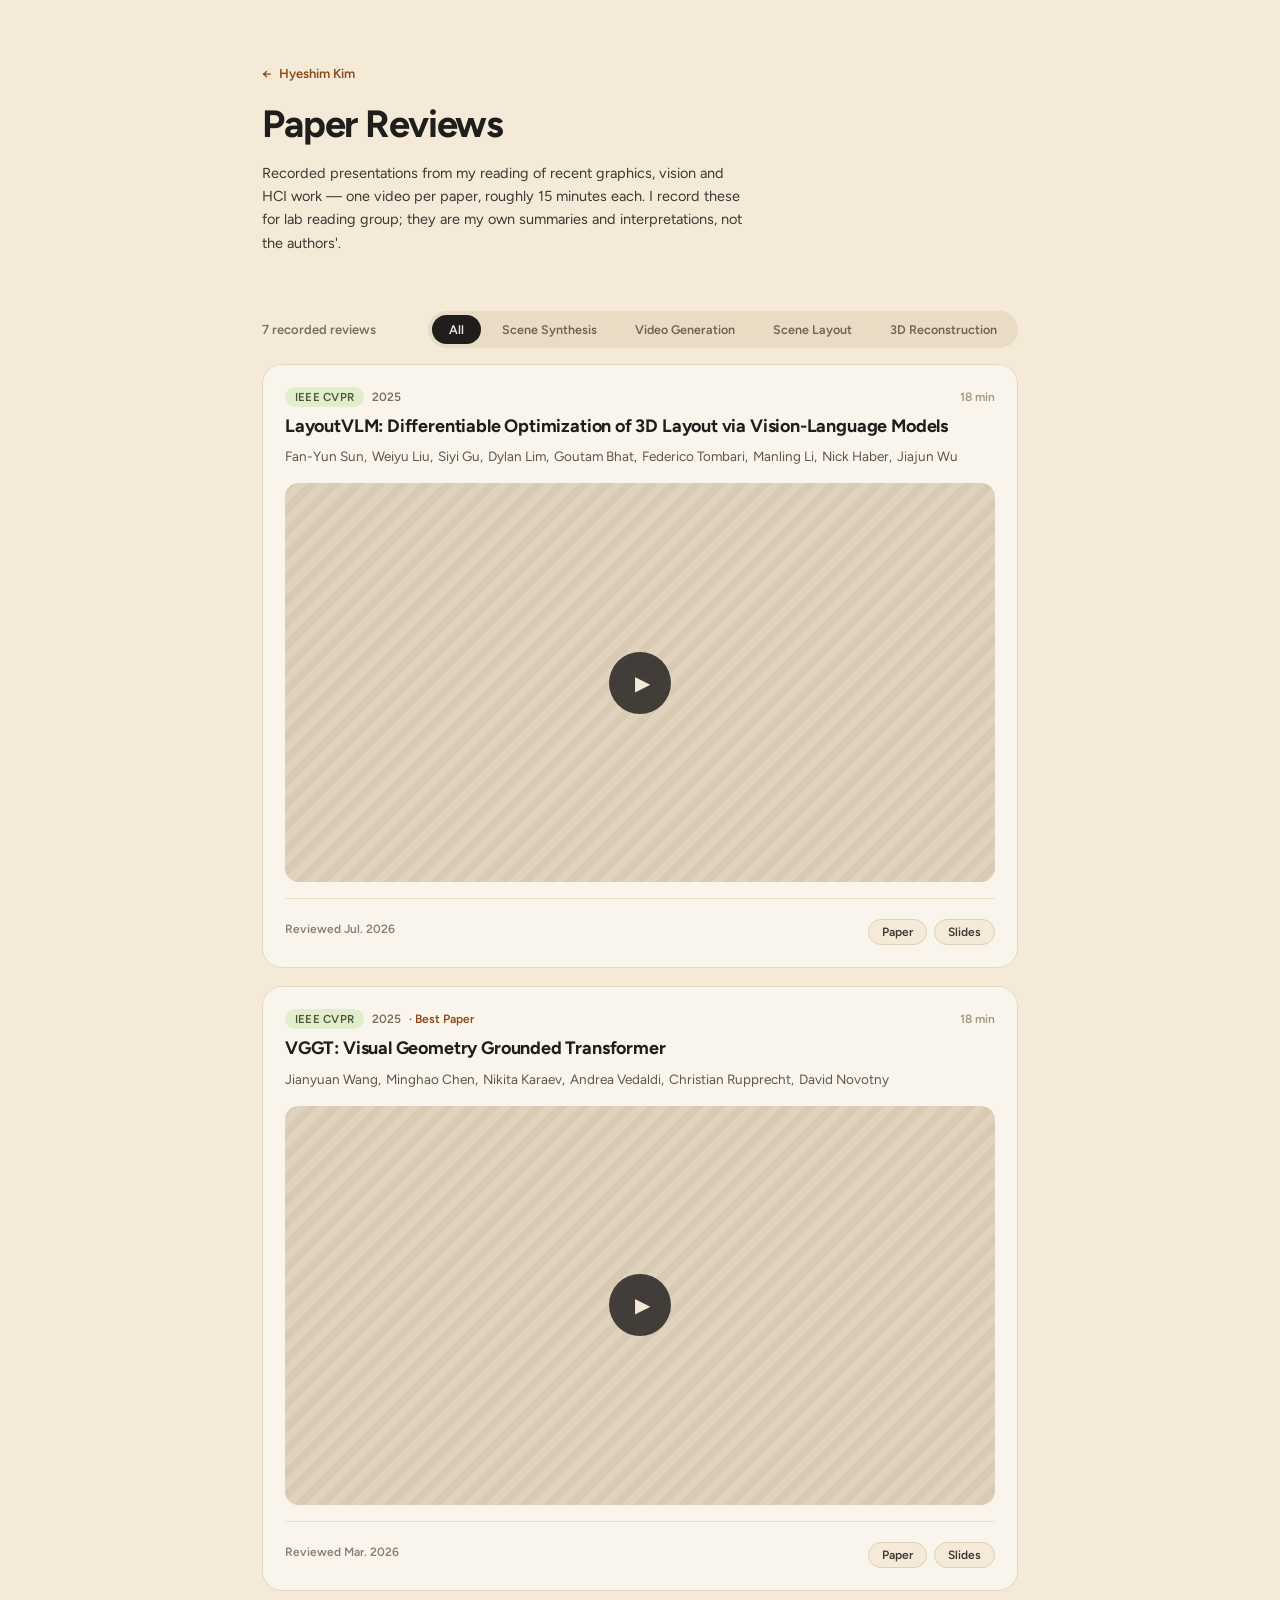
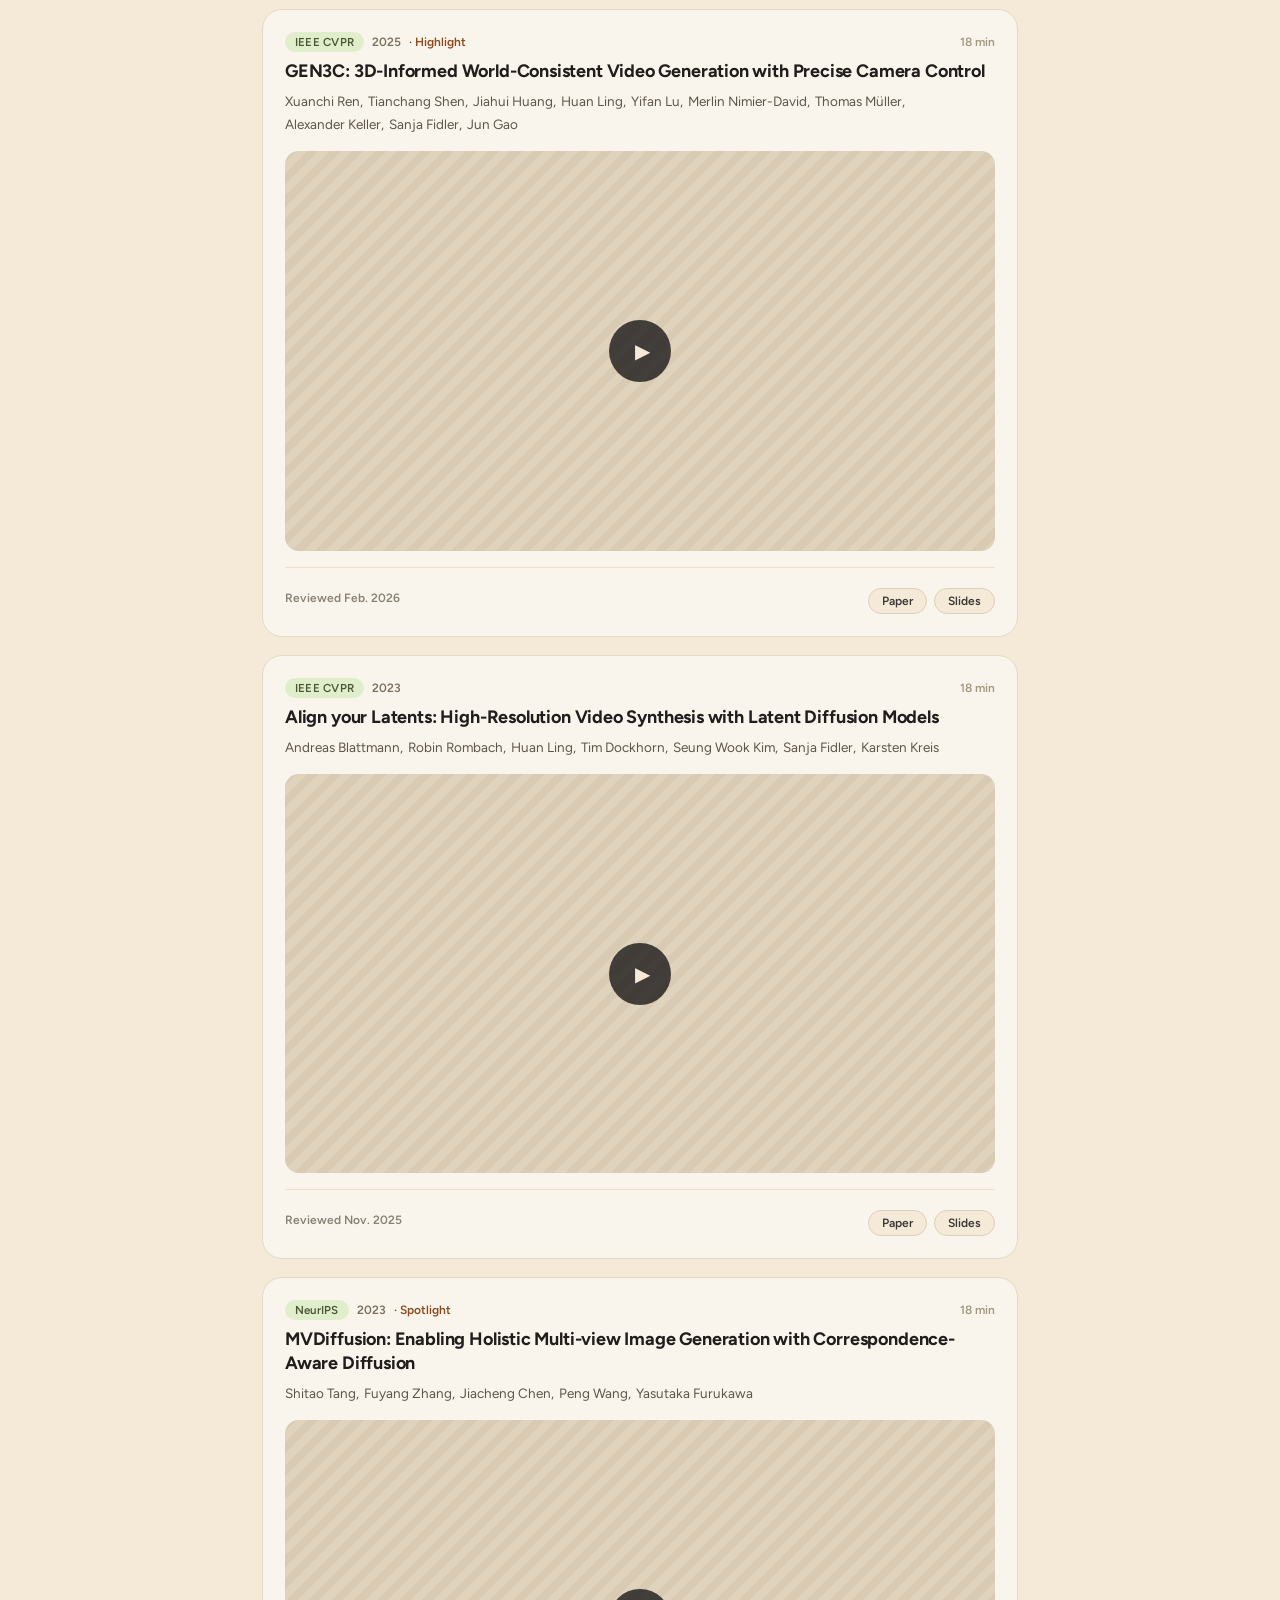
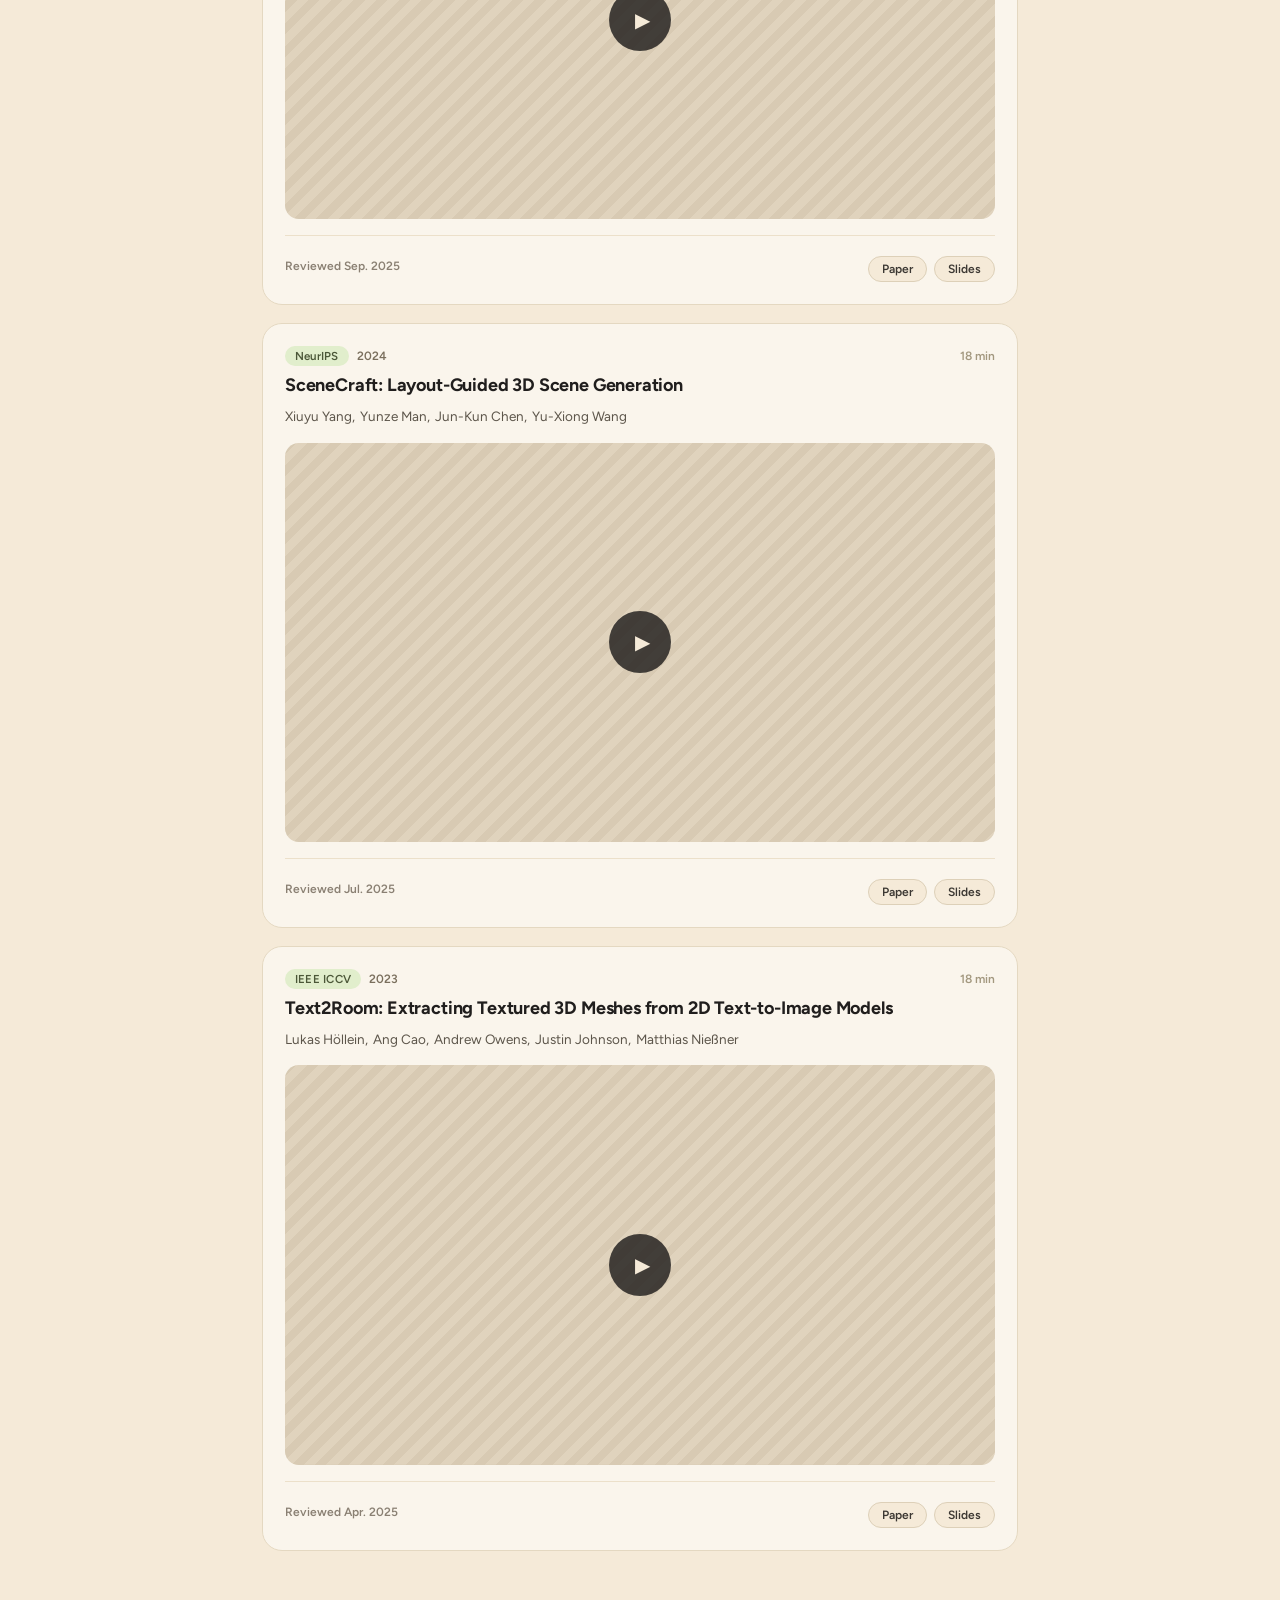
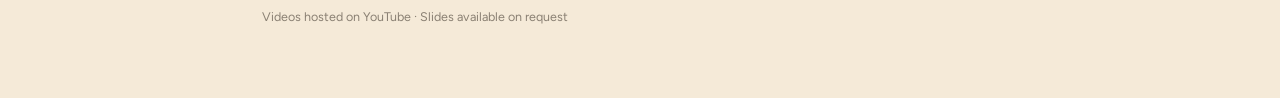
==== reviews.html @ 06d3f950 "Modified layout on mobile" ====
<!DOCTYPE html>
<html lang="en">
<head>
<meta charset="utf-8">
<meta name="viewport" content="width=device-width, initial-scale=1">
<title>Paper Reviews — Hyeshim Kim</title>
<meta name="description" content="Recorded paper-review presentations by Hyeshim Kim — graphics, vision and HCI.">
<link rel="stylesheet" href="styles.css">
<link rel="stylesheet" href="reviews.css">
</head>
<body>
<main class="page">

  <header class="page-head">
    <a class="back" href="index.html"><span>&larr;</span>Hyeshim Kim</a>
    <div class="section">
      <h1 class="page-title">Paper Reviews</h1>
      <p class="bio" style="max-width:56ch">Recorded presentations from my reading of recent graphics, vision and HCI work — one video per paper, roughly 15 minutes each. I record these for lab reading group; they are my own summaries and interpretations, not the authors'.</p>
    </div>
  </header>

  <section class="section">
    <div class="section-head">
      <span class="count" id="count"></span>
      <div class="toggle" id="topics" role="tablist" aria-label="Filter by topic"></div>
    </div>
    <div class="reviews" id="reviews"></div>
  </section>

  <p class="foot">Videos hosted on YouTube · Slides available on request</p>

</main>
<script src="reviews-data.js"></script>
<script src="reviews.js"></script>
</body>
</html>
---- styles.css ----
/* Hyeshim Kim — academic homepage. Organic design system tokens (cream + terracotta, muted). */
@import url('https://fonts.googleapis.com/css2?family=Figtree:wght@400;500;600;700&display=swap');

:root{
  --bg:#f5ead8; --card:#faf5ec; --card-border:#e4d8c1;
  --ink:#201e1d; --ink-2:#312e2a; --ink-3:#3c3833; --ink-4:#4e4841;
  --muted:#6d6455; --muted-2:#8a8073; --line:#ddd0b8;
  --accent:#c67139; --accent-ink:#8c491a;
  --sage-fill:#e1eecc; --sage-ink:#4b5738;
  --stripe:repeating-linear-gradient(135deg,#e3d6bd 0 8px,#ecdfc8 8px 16px);
  --mono:ui-monospace,SFMono-Regular,Menlo,monospace;
}

*,*::before,*::after{box-sizing:border-box}
html{-webkit-text-size-adjust:100%}
body{
  margin:0; background:var(--bg); color:var(--ink);
  font-family:Figtree,system-ui,sans-serif; font-size:15px; line-height:1.55;
}
img{display:block; max-width:100%}
a{color:var(--accent-ink)}
a:hover{color:#b2622d}
:focus{outline:none}
:focus-visible{outline:2px solid var(--accent); outline-offset:2px}
::selection{background:rgba(198,113,57,.3)}

.page{max-width:900px; margin:0 auto; padding:64px 72px 72px; display:flex; flex-direction:column; gap:56px}

/* ── intro ───────────────────────────────────────────── */
.intro{display:grid; grid-template-columns:1fr 220px; grid-template-rows:auto 1fr; gap:20px 44px; align-items:start}
.intro .name{grid-column:1; grid-row:1}
.intro .portrait{grid-column:2; grid-row:1 / 3}
.intro .intro-text{grid-column:1; grid-row:2}
.intro-text{display:flex; flex-direction:column; gap:18px}
.name{font-weight:700; font-size:46px; line-height:1.08; letter-spacing:-.03em; margin:0}
.bio{margin:0; font-size:14.5px; line-height:1.6; color:var(--ink-3); max-width:50ch; text-wrap:pretty}
.bio a{text-decoration:none; border-bottom:1px solid rgba(140,73,26,.35)}
.links{display:flex; flex-wrap:wrap; gap:8px; margin-top:6px}
.link-pill{
  display:inline-flex; align-items:center; padding:8px 16px; border-radius:999px;
  border:1px solid var(--line); color:var(--ink); font-size:13px; font-weight:600; text-decoration:none;
}
.link-pill:hover{background:rgba(32,30,29,.06); color:var(--ink)}
.link-pill.is-primary{background:var(--ink); border-color:var(--ink); color:var(--bg)}
.link-pill.is-primary:hover{background:#3c3833; color:var(--bg)}
.portrait{width:220px; height:220px; border-radius:24px; object-fit:cover; background-image:var(--stripe)}
.portrait--placeholder{display:flex; align-items:flex-end; padding:12px; font:11px var(--mono); color:#7a6f5d}

/* ── sections ────────────────────────────────────────── */
.section{display:flex; flex-direction:column; gap:16px}
.section h2{font-weight:700; font-size:24px; letter-spacing:-.02em; margin:0}
.section-head{display:flex; align-items:center; justify-content:space-between; gap:20px; flex-wrap:wrap}

/* ── news ────────────────────────────────────────────── */
.news{display:flex; flex-direction:column; gap:11px}
.news-item{display:flex; gap:16px; align-items:baseline; font-size:14px; line-height:1.2; color:var(--ink-2)}
.news-date{flex:none; width:96px; font-weight:600; font-size:12px; color:var(--muted-2)}
.news-toggle{
  align-self:flex-start; margin-top:4px; padding:6px 14px; border:1px solid var(--line);
  border-radius:999px; background:transparent; color:var(--muted); font:600 12px Figtree,sans-serif;
  cursor:pointer; transition: background 0.2s, color 0.2s;
}
.news-toggle:hover{background:rgba(32,30,29,.06); color:var(--ink)}

/* ── publications ────────────────────────────────────── */
.toggle{display:flex; gap:4px; padding:4px; background:#e9dcc4; border-radius:999px}
.toggle button{
  padding:7px 17px; border:0; border-radius:999px; cursor:pointer;
  background:transparent; color:var(--muted); font:600 12.5px Figtree,sans-serif;
}
.toggle button:hover{color:var(--ink)}
.toggle button[aria-selected="true"]{background:var(--ink); color:var(--bg)}

.pubs{display:flex; flex-direction:column; gap:14px}
.pub{
  display:grid; grid-template-columns:172px 1fr; gap:24px; padding:20px;
  background:var(--card); border:1px solid var(--card-border); border-radius:20px;
}
.pub-thumb{aspect-ratio:16/10; border-radius:12px; object-fit:cover; background-image:var(--stripe)}
.pub-thumb--placeholder{display:flex; align-items:flex-end; padding:8px; font:10px var(--mono); color:#7a6f5d}
.pub-body{display:flex; flex-direction:column; gap:8px}
.pub-title{font-weight:700; font-size:18px; line-height:1.3; letter-spacing:-.01em; margin:0}
.pub-authors{display:flex; flex-wrap:wrap; column-gap:5px; row-gap:2px; font-size:13.5px; color:#5d564b}
.pub-authors .me{font-weight:700; color:var(--ink)}
.pub-meta{display:flex; align-items:center; gap:8px; flex-wrap:wrap}
.venue{display:inline-flex; padding:3px 10px; border-radius:999px; background:var(--sage-fill); color:var(--sage-ink); font:600 11.5px Figtree,sans-serif; letter-spacing:.02em}
.year{font:600 12px Figtree,sans-serif; color:#7a6f5d}
.award{font:600 12px Figtree,sans-serif; color:var(--accent-ink)}
.pub-desc{margin:2px 0 0; font-size:14px; line-height:1.55; color:var(--ink-4); max-width:56ch; text-wrap:pretty}
.pub-links{display:flex; flex-wrap:wrap; gap:7px; margin-top:6px}
.pub-links a, .pub-links .bib-btn{
  display:inline-flex; align-items:center; padding:5px 13px; border-radius:999px;
  border:1px solid var(--line); background:var(--bg); color:var(--ink-3);
  font:600 12px Figtree,sans-serif; text-decoration:none; cursor:pointer;
}
.pub-links a:hover, .pub-links .bib-btn:hover{background:#efe4cf; color:var(--ink)}

.foot{margin:0; font-size:12.5px; color:var(--muted-2)}

/* ── fade-in animation ──────────────────────────────── */
@keyframes fadeIn {
  from { opacity: 0; transform: translateY(12px); }
  to { opacity: 1; transform: translateY(0); }
}
.pub, .news-item {
  animation: fadeIn 0.4s ease both;
}


/* ── responsive ──────────────────────────────────────── */
@media (max-width:760px){
  .page{padding:40px 24px 56px; gap:44px}
  .intro{grid-template-columns:1fr; grid-template-rows:auto auto auto; gap:20px}
  .intro .name{grid-column:1; grid-row:1}
  .intro .portrait{grid-column:1; grid-row:2; width:100%; height:auto; aspect-ratio:1/1}
  .intro .intro-text{grid-column:1; grid-row:3}
  .name{font-size:38px}
  .pub{grid-template-columns:1fr; gap:16px}
  .pub-thumb{width:100%; max-width:100%}
  .news-date{width:72px}
}
---- reviews.css ----
/* Paper Reviews — page-specific styles.
   Link AFTER your styles.css:  <link rel="stylesheet" href="reviews.css">
   Inherits from styles.css: .page .section .section-head .bio .foot .toggle
                             .pub-meta .venue .year .award .pub-title .pub-authors .pub-links
   Variables used (defined in your styles.css :root) with fallbacks, so this file works even
   if a token is named differently on your side. */

.link-pill.is-accent{
  border-color:rgba(140,73,26,.4);
  background:rgba(198,113,57,.1);
  color:var(--accent-ink,#8c491a);
}
.link-pill.is-accent:hover{background:rgba(198,113,57,.18); color:var(--accent-ink,#8c491a)}

.back{align-self:flex-start; display:inline-flex; align-items:center; gap:7px; font-weight:600; font-size:13px; text-decoration:none}
.page-head{display:flex; flex-direction:column; gap:20px}
.page-title{font-weight:700; font-size:38px; line-height:1.1; letter-spacing:-.03em; margin:0}
.count{font:600 13px Figtree,sans-serif; color:#7a6f5d}

.reviews{display:flex; flex-direction:column; gap:18px}
.review{
  display:flex; flex-direction:column; gap:16px; padding:22px;
  background:var(--card,#faf5ec);
  border:1px solid var(--card-border,#e4d8c1);
  border-radius:20px;
  animation: fadeIn 0.4s ease both;
}
@keyframes fadeIn {
  from { opacity: 0; transform: translateY(12px); }
  to { opacity: 1; transform: translateY(0); }
}
.review-head{display:flex; flex-direction:column; gap:8px}
.spacer{flex:1}
.length{font:600 12px Figtree,sans-serif; color:#a3987f}

/* click-to-load YouTube facade — no iframe until the user presses play */
.video{
  position:relative; aspect-ratio:16/9; width:100%; border:0; padding:0; margin:0;
  border-radius:14px; overflow:hidden; cursor:pointer; display:block;
  background:#e3d6bd center/cover no-repeat;
  background-image:var(--stripe,repeating-linear-gradient(135deg,#e3d6bd 0 8px,#ecdfc8 8px 16px));
}
.video iframe{position:absolute; inset:0; width:100%; height:100%; border:0}
.video-play{position:absolute; inset:0; display:flex; align-items:center; justify-content:center; background:rgba(32,30,29,.06)}
.video-play span{
  width:62px; height:62px; border-radius:999px; background:rgba(32,30,29,.82);
  color:var(--bg,#f5ead8); display:flex; align-items:center; justify-content:center;
  font-size:20px; padding-left:4px; transition:background .15s ease, transform .15s ease;
}
.video:hover .video-play span{background:var(--accent-ink,#8c491a); transform:scale(1.06)}

.review-foot{display:flex; align-items:center; gap:10px; flex-wrap:wrap; padding-top:14px; border-top:1px solid #ece0ca}
.review-date{font:600 12px Figtree,sans-serif; color:var(--muted-2,#8a8073)}

@media (max-width:760px){
  .page-title{font-size:30px}
  .review-foot{flex-direction:column; align-items:flex-start}
  .review-foot .spacer{display:none}
}
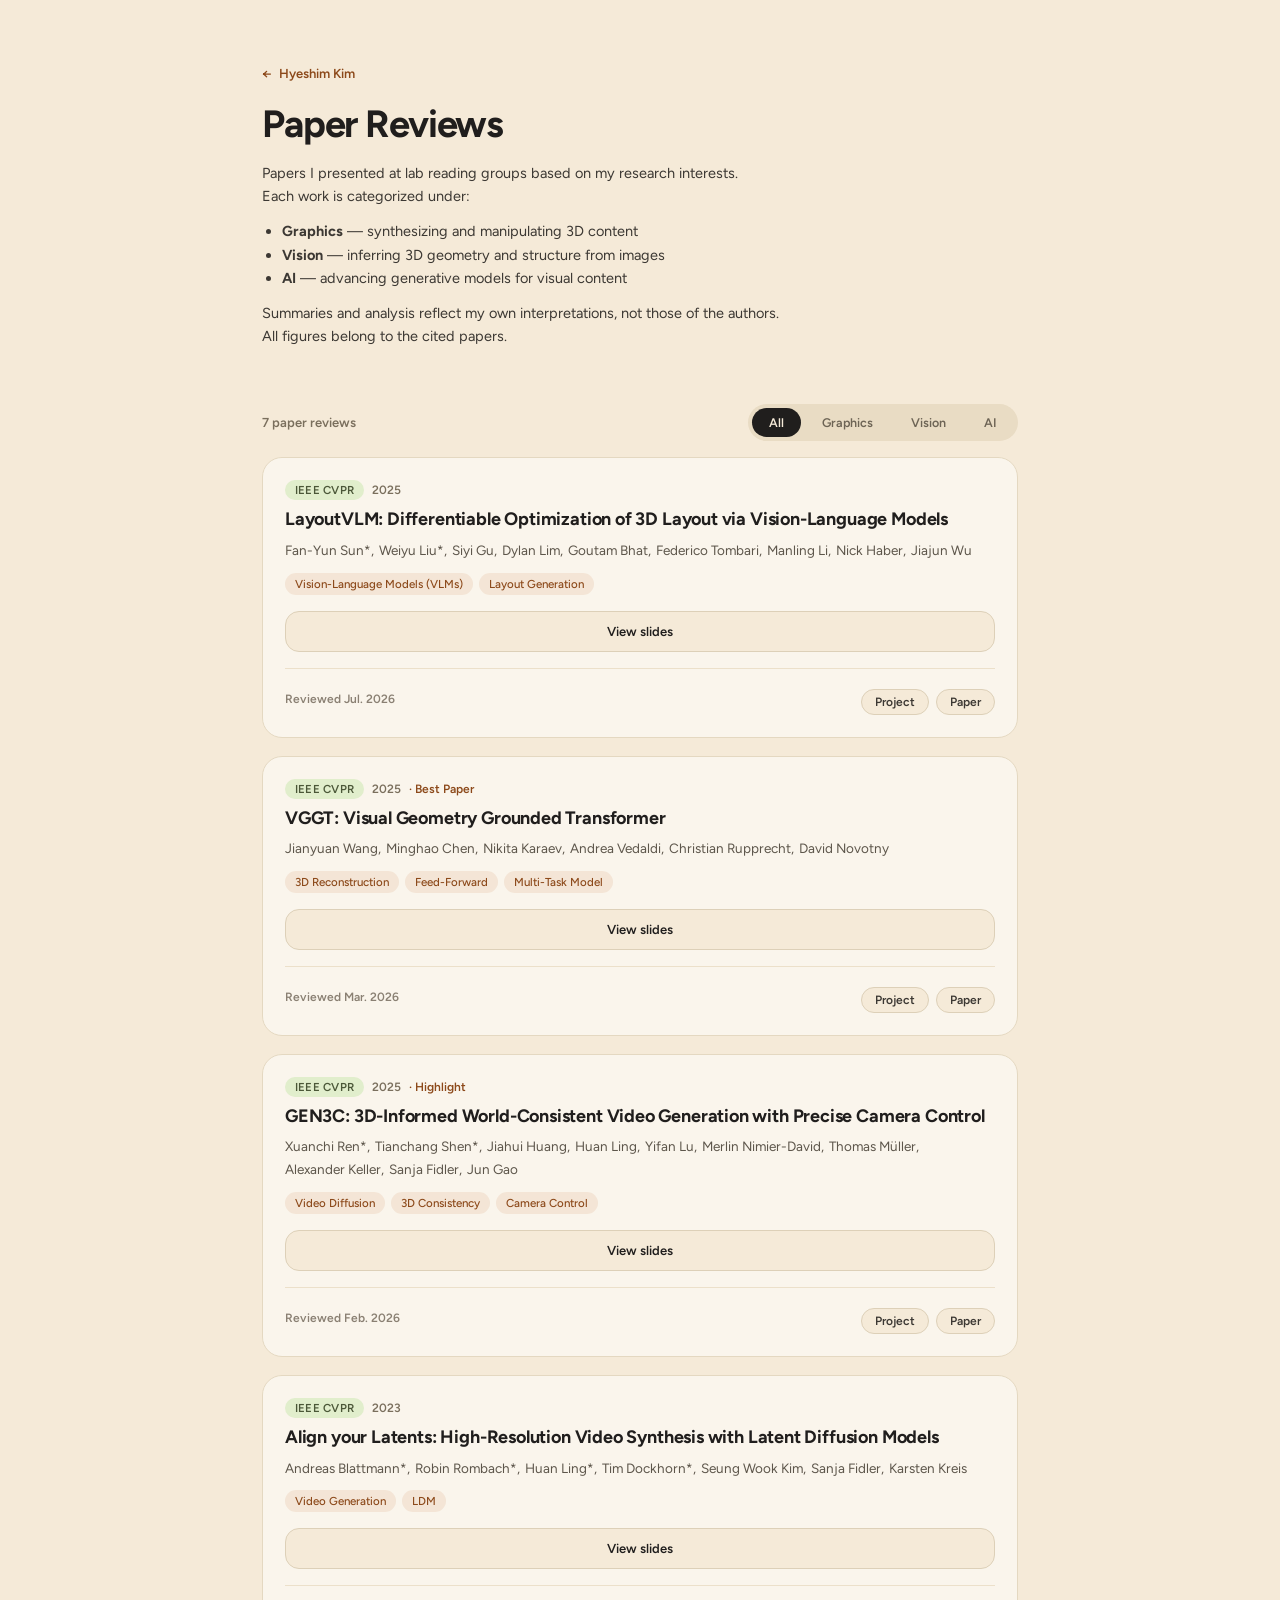
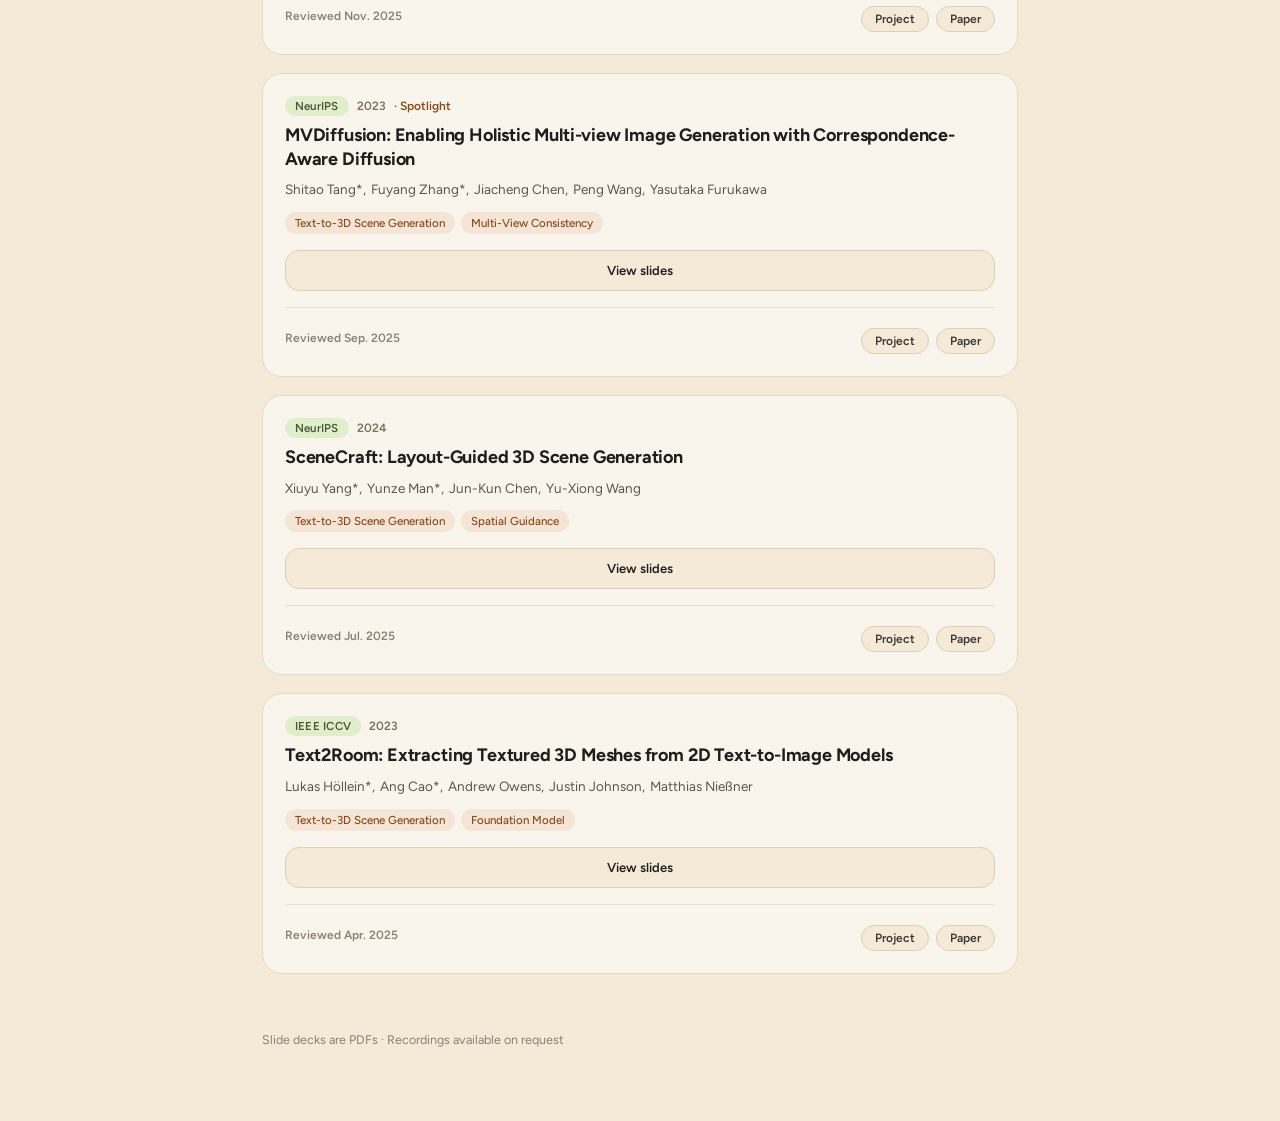
==== commit 2ef2a0fa: "Adding reviews page with PDF viewer on reviews page" ====
--- a/reviews.html
+++ b/reviews.html
@@ -4,9 +4,10 @@
 <meta charset="utf-8">
 <meta name="viewport" content="width=device-width, initial-scale=1">
 <title>Paper Reviews — Hyeshim Kim</title>
-<meta name="description" content="Recorded paper-review presentations by Hyeshim Kim — graphics, vision and HCI.">
+<meta name="description" content="Recorded paper-review presentations by Hyeshim Kim — graphics, vision and AI.">
 <link rel="stylesheet" href="styles.css">
 <link rel="stylesheet" href="reviews.css">
+<link rel="icon" href="assets/favicon.ico">
 </head>
 <body>
 <main class="page">
@@ -15,7 +16,15 @@
     <a class="back" href="index.html"><span>&larr;</span>Hyeshim Kim</a>
     <div class="section">
       <h1 class="page-title">Paper Reviews</h1>
-      <p class="bio" style="max-width:56ch">Recorded presentations from my reading of recent graphics, vision and HCI work — one video per paper, roughly 15 minutes each. I record these for lab reading group; they are my own summaries and interpretations, not the authors'.</p>
+      <div class="bio" style="max-width:70ch">
+        <p style="margin:0 0 12px">Papers I presented at lab reading groups based on my research interests.<br>Each work is categorized under:</p>
+        <ul style="margin:0 0 12px; padding-left:20px; line-height:1.6">
+          <li><strong>Graphics</strong> — synthesizing and manipulating 3D content</li>
+          <li><strong>Vision</strong> — inferring 3D geometry and structure from images</li>
+          <li><strong>AI</strong> — advancing generative models for visual content</li>
+        </ul>
+        <p style="margin:0">Summaries and analysis reflect my own interpretations, not those of the authors. <br>All figures belong to the cited papers.</p>
+      </div>
     </div>
   </header>
 
@@ -27,7 +36,7 @@
     <div class="reviews" id="reviews"></div>
   </section>
 
-  <p class="foot">Videos hosted on YouTube · Slides available on request</p>
+  <p class="foot">Slide decks are PDFs · Recordings available on request</p>
 
 </main>
 <script src="reviews-data.js"></script>
--- a/reviews.css
+++ b/reviews.css
@@ -31,29 +31,53 @@
 }
 .review-head{display:flex; flex-direction:column; gap:8px}
 .spacer{flex:1}
-.length{font:600 12px Figtree,sans-serif; color:#a3987f}
+.pages{font:600 12px Figtree,sans-serif; color:#a3987f}
 
-/* click-to-load YouTube facade — no iframe until the user presses play */
-.video{
-  position:relative; aspect-ratio:16/9; width:100%; border:0; padding:0; margin:0;
-  border-radius:14px; overflow:hidden; cursor:pointer; display:block;
-  background:#e3d6bd center/cover no-repeat;
-  background-image:var(--stripe,repeating-linear-gradient(135deg,#e3d6bd 0 8px,#ecdfc8 8px 16px));
+.keywords{display:flex; flex-wrap:wrap; gap:6px; margin-top:4px}
+.keyword{
+  display:inline-flex; padding:4px 10px; border-radius:999px;
+  background:rgba(198,113,57,.12); color:var(--accent-ink,#8c491a);
+  font:500 11.5px Figtree,sans-serif;
 }
-.video iframe{position:absolute; inset:0; width:100%; height:100%; border:0}
-.video-play{position:absolute; inset:0; display:flex; align-items:center; justify-content:center; background:rgba(32,30,29,.06)}
-.video-play span{
-  width:62px; height:62px; border-radius:999px; background:rgba(32,30,29,.82);
-  color:var(--bg,#f5ead8); display:flex; align-items:center; justify-content:center;
-  font-size:20px; padding-left:4px; transition:background .15s ease, transform .15s ease;
+
+/* click-to-load PDF viewer — compact button first, expands on click */
+.slides-wrap{display:flex; flex-direction:column; gap:10px}
+
+/* Compact button before click */
+.slides-cover{
+  display:flex; align-items:center; justify-content:center; gap:10px; width:100%; padding:12px 20px;
+  border:1px solid var(--line,#ddd0b8); border-radius:14px; cursor:pointer;
+  background:var(--bg,#f5ead8); font:inherit; color:var(--ink,#201e1d);
+  transition:background .15s ease, border-color .15s ease;
 }
-.video:hover .video-play span{background:var(--accent-ink,#8c491a); transform:scale(1.06)}
+.slides-cover:hover{background:#efe4cf; border-color:rgba(140,73,26,.4)}
+.slides-cover span{font:600 13px Figtree,sans-serif}
+.slides-cover small{font:600 11.5px Figtree,sans-serif; color:var(--muted-2,#8a8073)}
+
+/* Expanded viewer after click */
+.slides{
+  position:relative; aspect-ratio:4/3; width:100%; border-radius:14px; overflow:hidden;
+  border:1px solid var(--card-border,#e4d8c1); background:#efe4cf;
+}
+.slides iframe{position:absolute; inset:0; width:100%; height:100%; border:0; background:#efe4cf}
+
+.slides-bar{
+  display:flex; align-items:center; gap:10px; flex-wrap:wrap;
+  margin-top:-6px; font:600 12px Figtree,sans-serif; color:var(--muted-2,#8a8073);
+}
+.slides-bar a, .slides-bar .slides-hide{
+  color:var(--ink-3,#3c3833); text-decoration:none; border-bottom:1px solid var(--line,#ddd0b8);
+  background:none; border-top:0; border-left:0; border-right:0; padding:0; cursor:pointer;
+  font:600 12px Figtree,sans-serif;
+}
+.slides-bar a:hover, .slides-bar .slides-hide:hover{color:var(--accent-ink,#8c491a); border-bottom-color:rgba(140,73,26,.4)}
 
 .review-foot{display:flex; align-items:center; gap:10px; flex-wrap:wrap; padding-top:14px; border-top:1px solid #ece0ca}
 .review-date{font:600 12px Figtree,sans-serif; color:var(--muted-2,#8a8073)}
 
 @media (max-width:760px){
   .page-title{font-size:30px}
+  .slides{aspect-ratio:3/4}
   .review-foot{flex-direction:column; align-items:flex-start}
   .review-foot .spacer{display:none}
 }
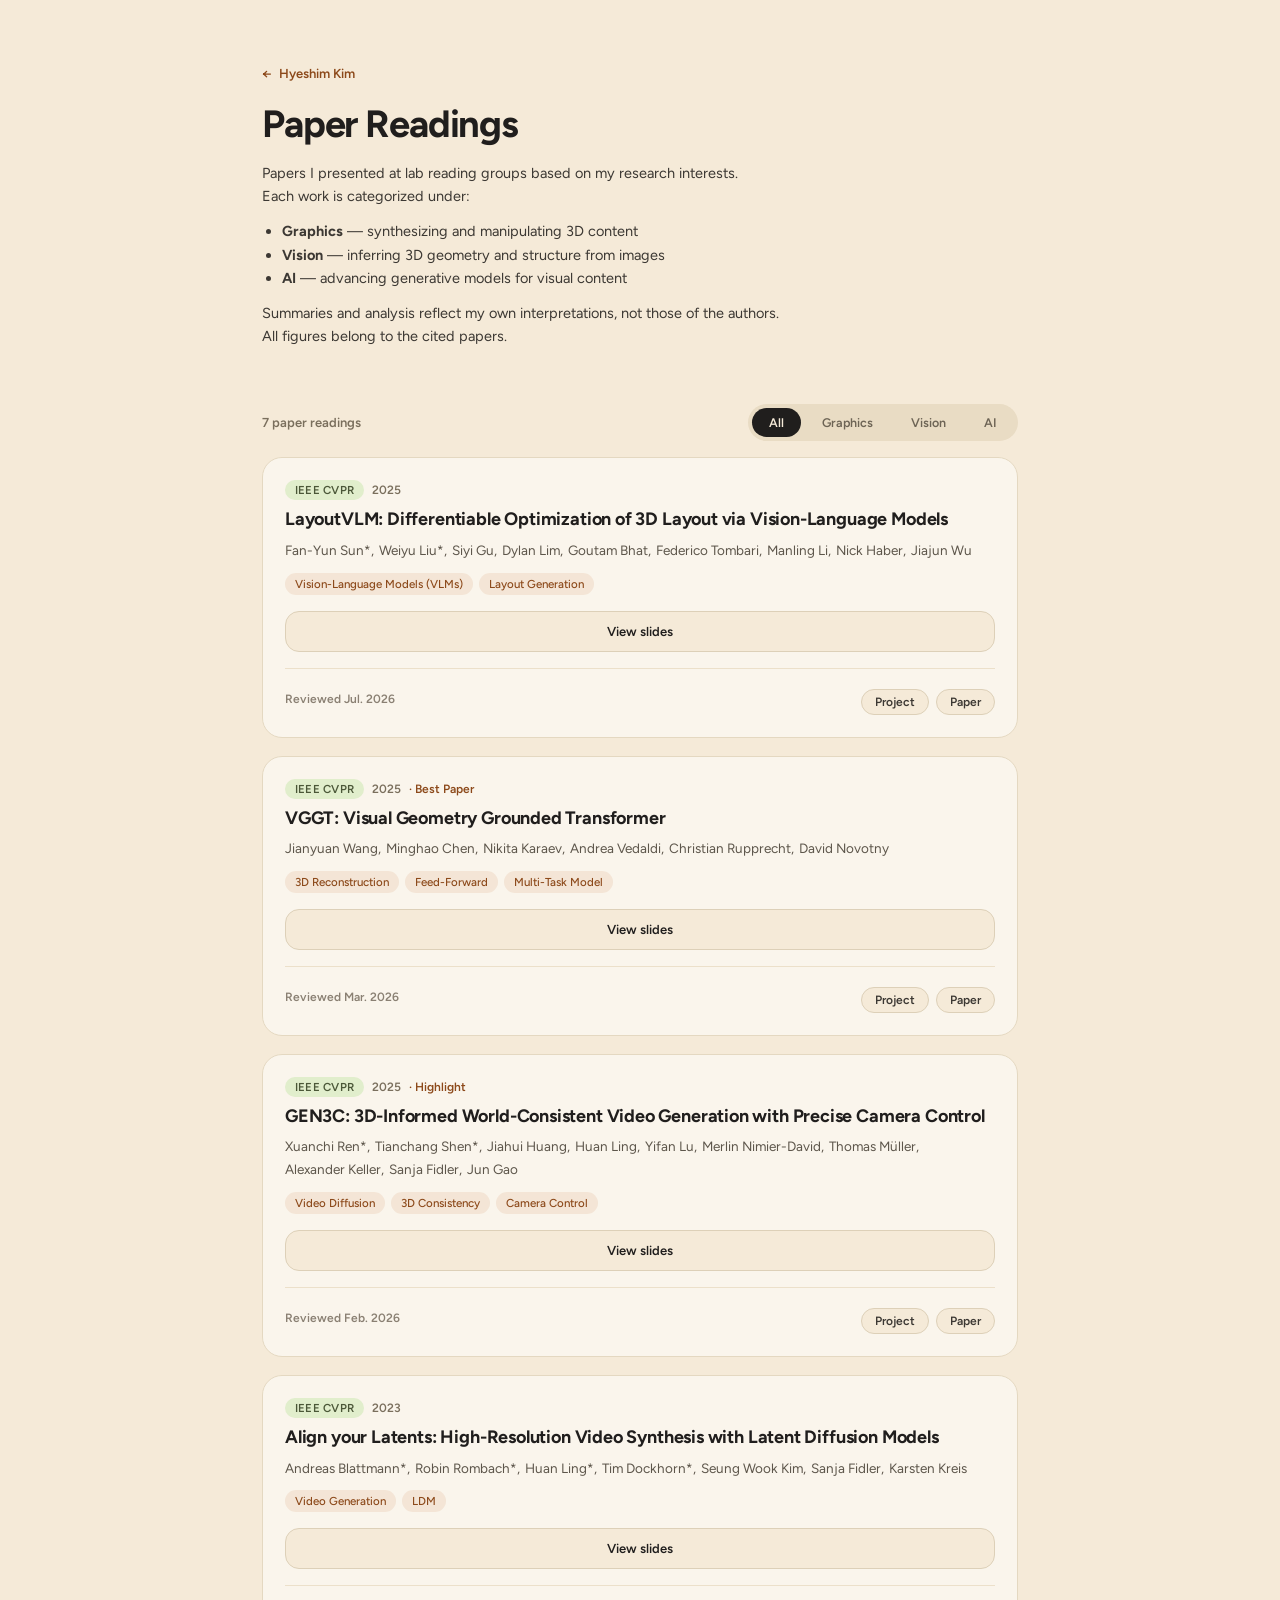
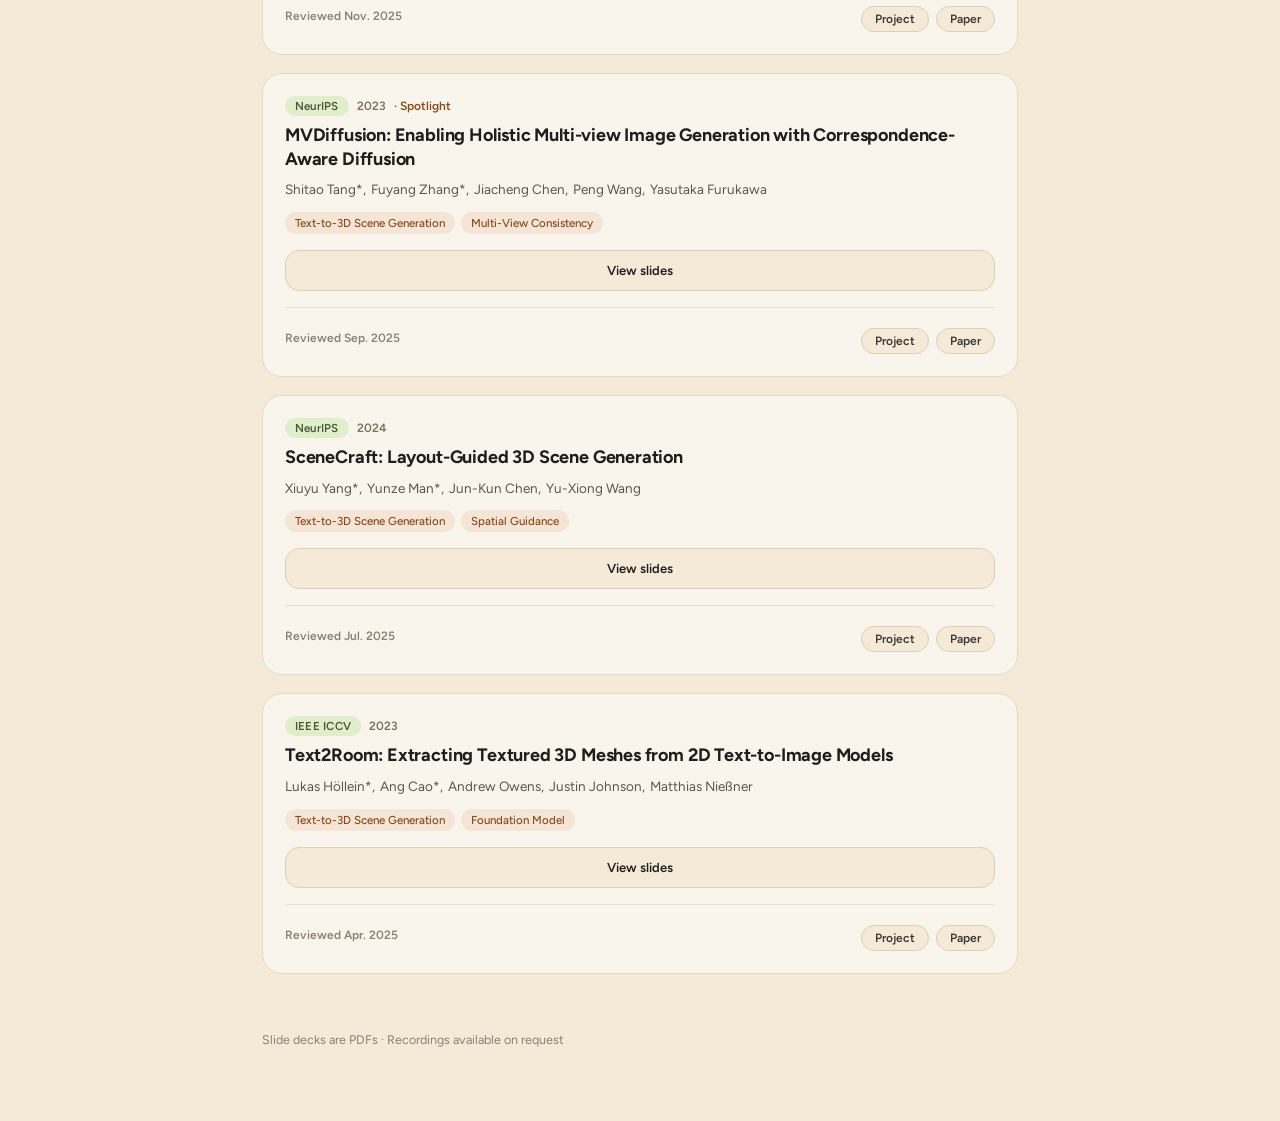
==== commit f4bae171: "Add PDF viewer for paper readings page" ====
--- a/reviews.html
+++ b/reviews.html
@@ -3,7 +3,7 @@
 <head>
 <meta charset="utf-8">
 <meta name="viewport" content="width=device-width, initial-scale=1">
-<title>Paper Reviews — Hyeshim Kim</title>
+<title>Paper Readings — Hyeshim Kim</title>
 <meta name="description" content="Recorded paper-review presentations by Hyeshim Kim — graphics, vision and AI.">
 <link rel="stylesheet" href="styles.css">
 <link rel="stylesheet" href="reviews.css">
@@ -15,7 +15,7 @@
   <header class="page-head">
     <a class="back" href="index.html"><span>&larr;</span>Hyeshim Kim</a>
     <div class="section">
-      <h1 class="page-title">Paper Reviews</h1>
+      <h1 class="page-title">Paper Readings</h1>
       <div class="bio" style="max-width:70ch">
         <p style="margin:0 0 12px">Papers I presented at lab reading groups based on my research interests.<br>Each work is categorized under:</p>
         <ul style="margin:0 0 12px; padding-left:20px; line-height:1.6">
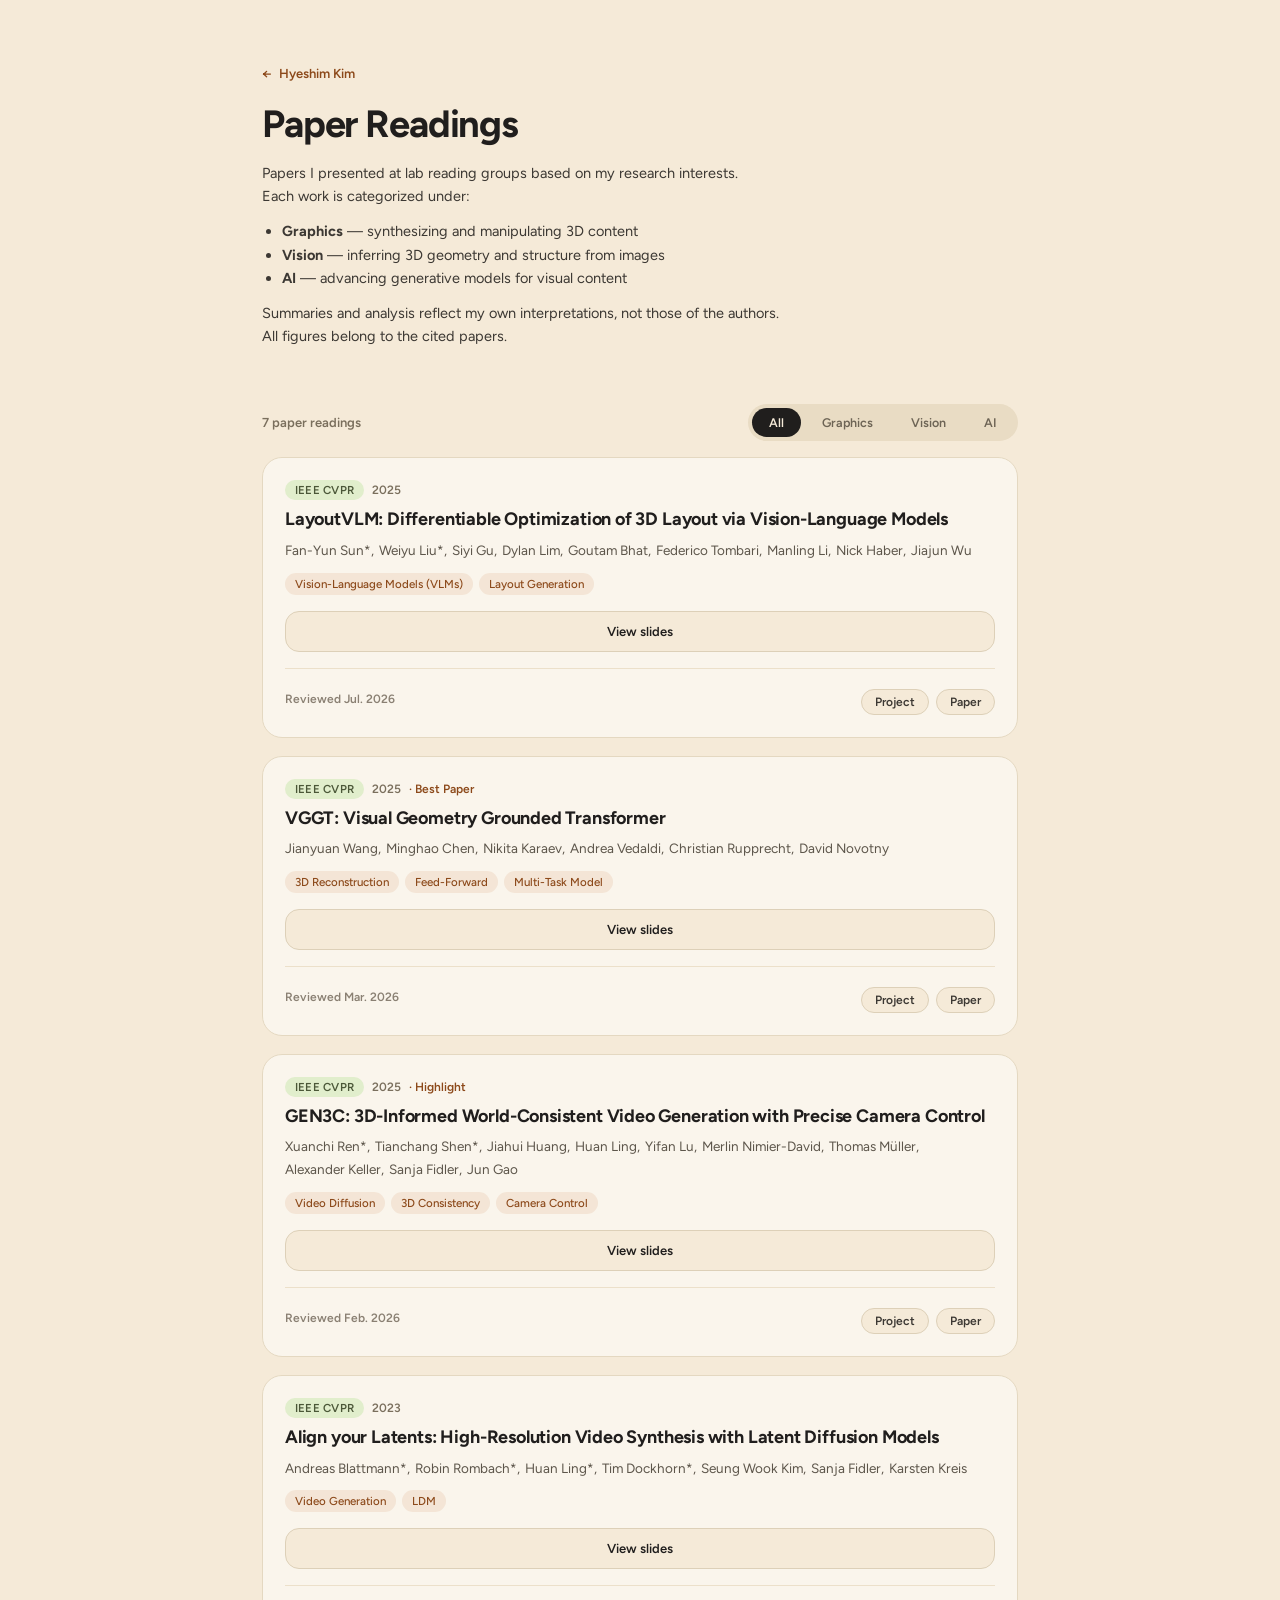
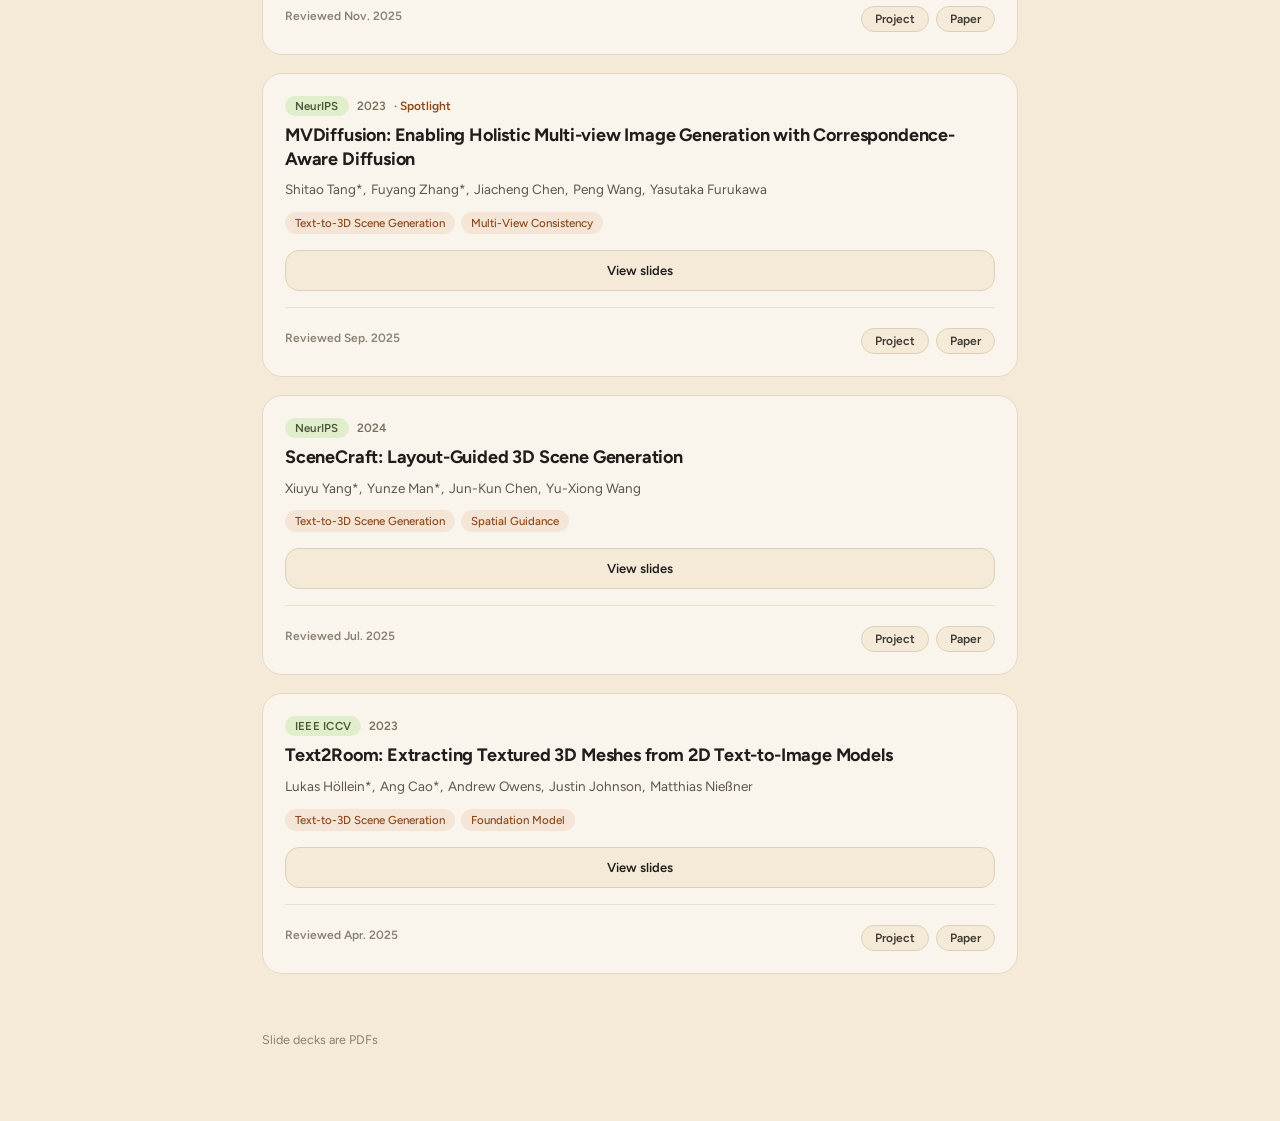
==== commit 39cd592d: "Add PDF viewer for paper readings page" ====
--- a/reviews.html
+++ b/reviews.html
@@ -33,10 +33,75 @@
       <span class="count" id="count"></span>
       <div class="toggle" id="topics" role="tablist" aria-label="Filter by topic"></div>
     </div>
-    <div class="reviews" id="reviews"></div>
+    <div class="reviews" id="reviews">
+      <!-- Static fallback for crawlers - JavaScript replaces this -->
+      <article class="review">
+        <div class="review-head">
+          <div class="pub-meta"><span class="venue">IEEE CVPR</span><span class="year">2025</span></div>
+          <h3 class="pub-title">LayoutVLM: Differentiable Optimization of 3D Layout via Vision-Language Models</h3>
+          <p class="pub-authors">Fan-Yun Sun*, Weiyu Liu*, Siyi Gu, Dylan Lim, Goutam Bhat, Federico Tombari, Manling Li, Nick Haber, Jiajun Wu</p>
+          <div class="keywords"><span class="keyword">Vision-Language Models (VLMs)</span><span class="keyword">Layout Generation</span></div>
+        </div>
+        <div class="review-foot"><span class="review-date">Reviewed Jul. 2026</span></div>
+      </article>
+      <article class="review">
+        <div class="review-head">
+          <div class="pub-meta"><span class="venue">IEEE CVPR</span><span class="year">2025</span><span class="award">Best Paper</span></div>
+          <h3 class="pub-title">VGGT: Visual Geometry Grounded Transformer</h3>
+          <p class="pub-authors">Jianyuan Wang, Minghao Chen, Nikita Karaev, Andrea Vedaldi, Christian Rupprecht, David Novotny</p>
+          <div class="keywords"><span class="keyword">3D Reconstruction</span><span class="keyword">Feed-Forward</span><span class="keyword">Multi-Task Model</span></div>
+        </div>
+        <div class="review-foot"><span class="review-date">Reviewed Mar. 2026</span></div>
+      </article>
+      <article class="review">
+        <div class="review-head">
+          <div class="pub-meta"><span class="venue">IEEE CVPR</span><span class="year">2025</span><span class="award">Highlight</span></div>
+          <h3 class="pub-title">GEN3C: 3D-Informed World-Consistent Video Generation with Precise Camera Control</h3>
+          <p class="pub-authors">Xuanchi Ren*, Tianchang Shen*, Jiahui Huang, Huan Ling, Yifan Lu, Merlin Nimier-David, Thomas Müller, Alexander Keller, Sanja Fidler, Jun Gao</p>
+          <div class="keywords"><span class="keyword">Video Diffusion</span><span class="keyword">3D Consistency</span><span class="keyword">Camera Control</span></div>
+        </div>
+        <div class="review-foot"><span class="review-date">Reviewed Feb. 2026</span></div>
+      </article>
+      <article class="review">
+        <div class="review-head">
+          <div class="pub-meta"><span class="venue">IEEE CVPR</span><span class="year">2023</span></div>
+          <h3 class="pub-title">Align your Latents: High-Resolution Video Synthesis with Latent Diffusion Models</h3>
+          <p class="pub-authors">Andreas Blattmann*, Robin Rombach*, Huan Ling*, Tim Dockhorn*, Seung Wook Kim, Sanja Fidler, Karsten Kreis</p>
+          <div class="keywords"><span class="keyword">Video Generation</span><span class="keyword">LDM</span></div>
+        </div>
+        <div class="review-foot"><span class="review-date">Reviewed Nov. 2025</span></div>
+      </article>
+      <article class="review">
+        <div class="review-head">
+          <div class="pub-meta"><span class="venue">NeurIPS</span><span class="year">2023</span><span class="award">Spotlight</span></div>
+          <h3 class="pub-title">MVDiffusion: Enabling Holistic Multi-view Image Generation with Correspondence-Aware Diffusion</h3>
+          <p class="pub-authors">Shitao Tang*, Fuyang Zhang*, Jiacheng Chen, Peng Wang, Yasutaka Furukawa</p>
+          <div class="keywords"><span class="keyword">Text-to-3D Scene Generation</span><span class="keyword">Multi-View Consistency</span></div>
+        </div>
+        <div class="review-foot"><span class="review-date">Reviewed Sep. 2025</span></div>
+      </article>
+      <article class="review">
+        <div class="review-head">
+          <div class="pub-meta"><span class="venue">NeurIPS</span><span class="year">2024</span></div>
+          <h3 class="pub-title">SceneCraft: Layout-Guided 3D Scene Generation</h3>
+          <p class="pub-authors">Xiuyu Yang*, Yunze Man*, Jun-Kun Chen, Yu-Xiong Wang</p>
+          <div class="keywords"><span class="keyword">Text-to-3D Scene Generation</span><span class="keyword">Spatial Guidance</span></div>
+        </div>
+        <div class="review-foot"><span class="review-date">Reviewed Jul. 2025</span></div>
+      </article>
+      <article class="review">
+        <div class="review-head">
+          <div class="pub-meta"><span class="venue">IEEE ICCV</span><span class="year">2023</span></div>
+          <h3 class="pub-title">Text2Room: Extracting Textured 3D Meshes from 2D Text-to-Image Models</h3>
+          <p class="pub-authors">Lukas Höllein*, Ang Cao*, Andrew Owens, Justin Johnson, Matthias Nießner</p>
+          <div class="keywords"><span class="keyword">Text-to-3D Scene Generation</span><span class="keyword">Foundation Model</span></div>
+        </div>
+        <div class="review-foot"><span class="review-date">Reviewed Apr. 2025</span></div>
+      </article>
+    </div>
   </section>
 
-  <p class="foot">Slide decks are PDFs · Recordings available on request</p>
+  <p class="foot">Slide decks are PDFs</p>
 
 </main>
 <script src="reviews-data.js"></script>
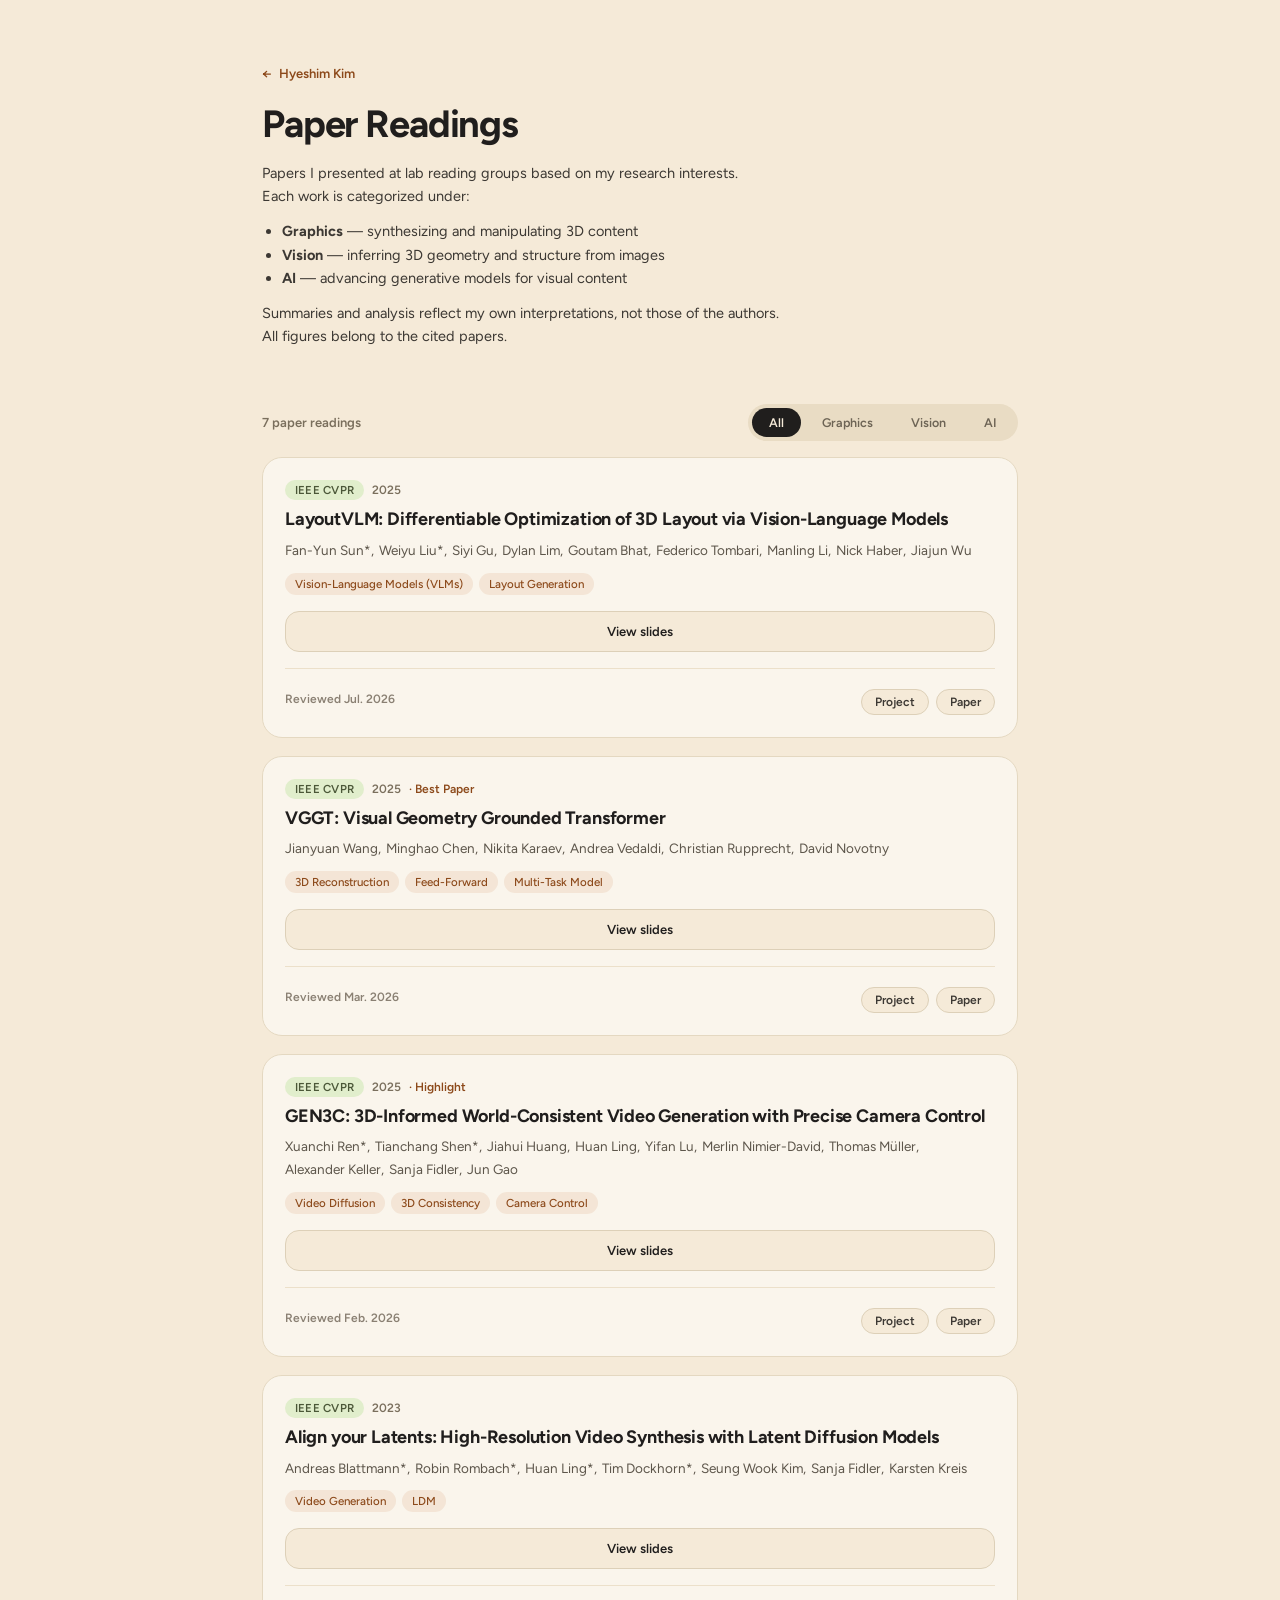
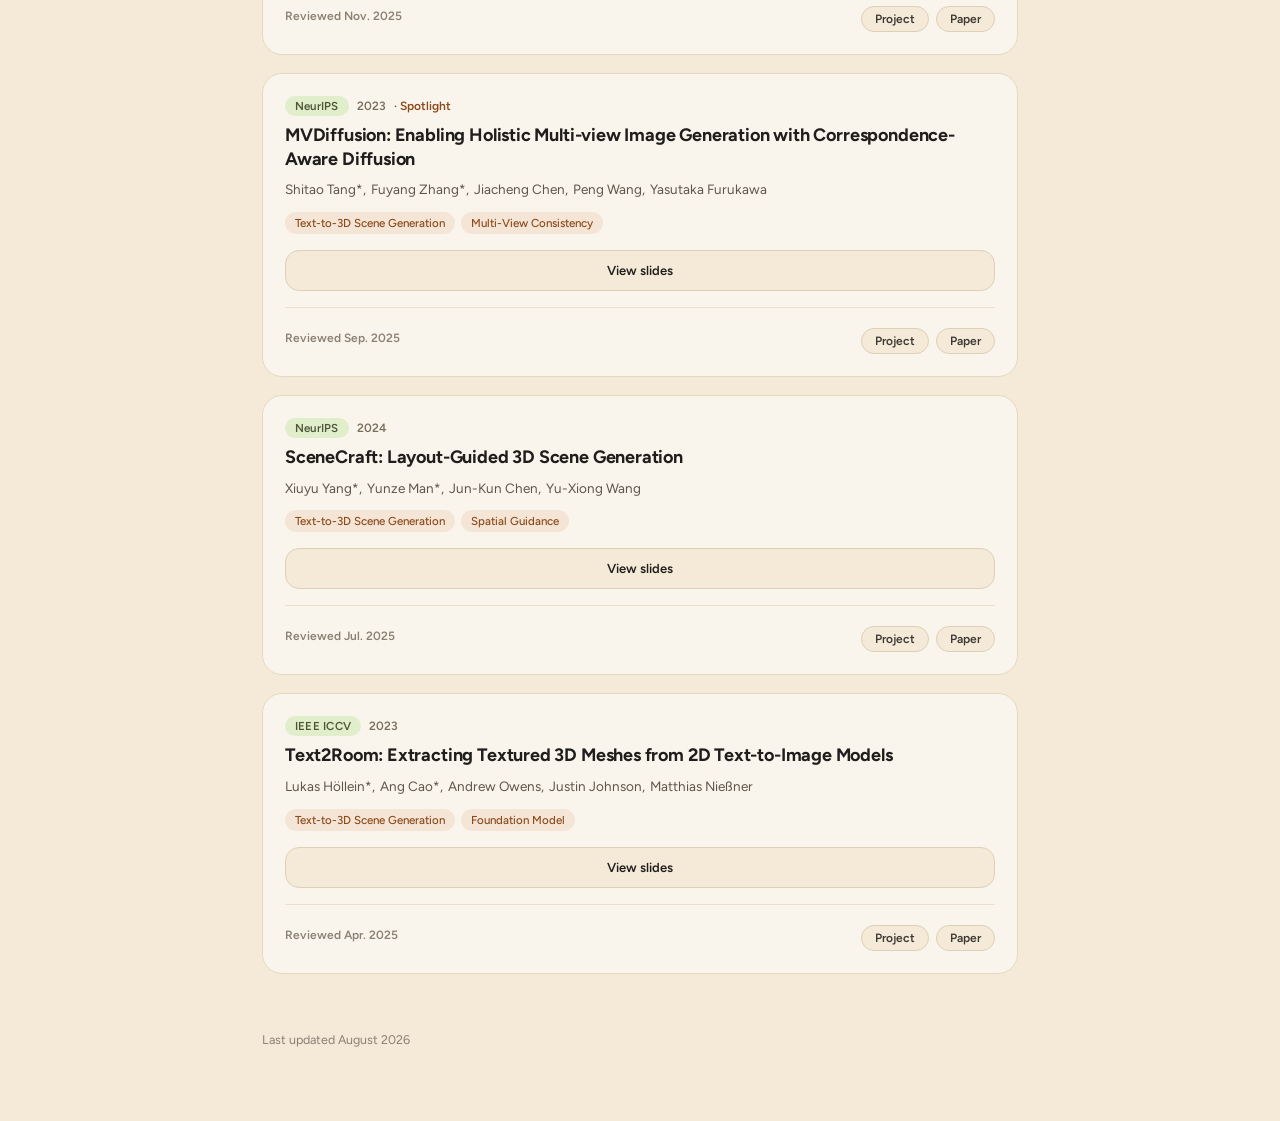
==== commit 2b369a03: "Add PDF viewer for paper readings page" ====
--- a/reviews.html
+++ b/reviews.html
@@ -101,7 +101,7 @@
     </div>
   </section>
 
-  <p class="foot">Slide decks are PDFs</p>
+  <p class="foot">Last updated August 2026</p>
 
 </main>
 <script src="reviews-data.js"></script>
--- a/reviews.css
+++ b/reviews.css
@@ -77,6 +77,7 @@
 
 @media (max-width:760px){
   .page-title{font-size:30px}
+  .section-head{flex-direction:column-reverse; align-items:flex-start}
   .slides{aspect-ratio:3/4}
   .review-foot{flex-direction:column; align-items:flex-start}
   .review-foot .spacer{display:none}
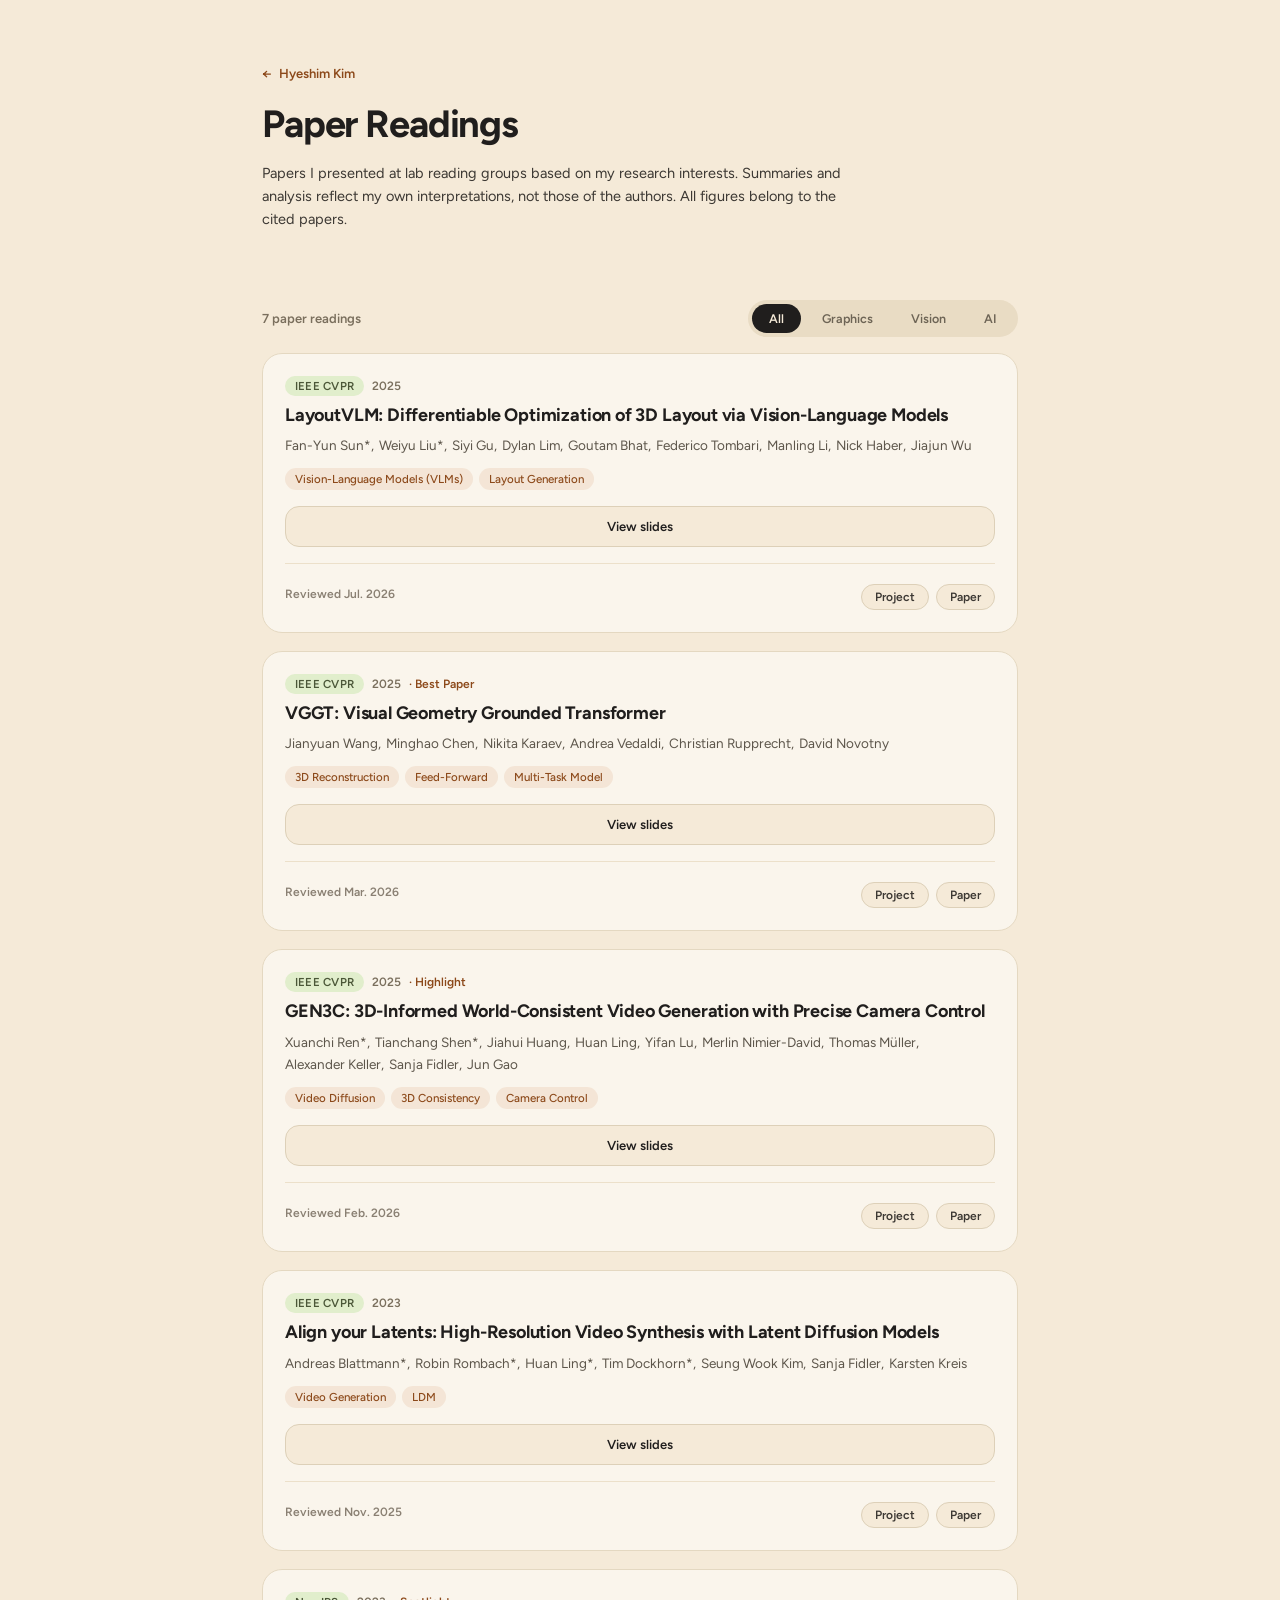
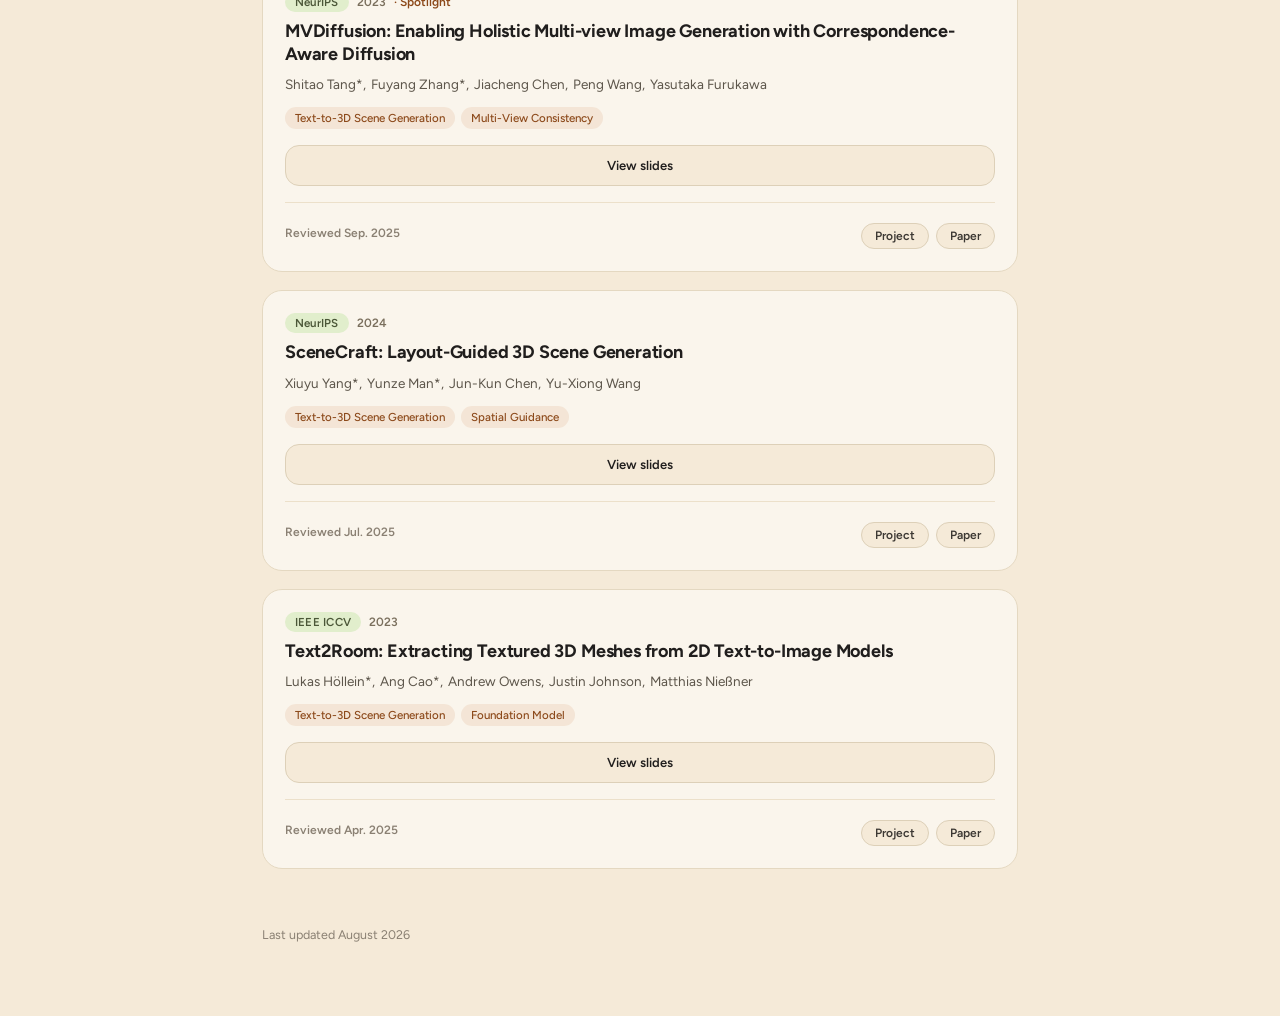
==== commit 2716aa57: "Add PDF viewer for paper readings page" ====
--- a/reviews.html
+++ b/reviews.html
@@ -17,13 +17,7 @@
     <div class="section">
       <h1 class="page-title">Paper Readings</h1>
       <div class="bio" style="max-width:70ch">
-        <p style="margin:0 0 12px">Papers I presented at lab reading groups based on my research interests.<br>Each work is categorized under:</p>
-        <ul style="margin:0 0 12px; padding-left:20px; line-height:1.6">
-          <li><strong>Graphics</strong> — synthesizing and manipulating 3D content</li>
-          <li><strong>Vision</strong> — inferring 3D geometry and structure from images</li>
-          <li><strong>AI</strong> — advancing generative models for visual content</li>
-        </ul>
-        <p style="margin:0">Summaries and analysis reflect my own interpretations, not those of the authors. <br>All figures belong to the cited papers.</p>
+        <p style="margin:0 0 12px">Papers I presented at lab reading groups based on my research interests. Summaries and analysis reflect my own interpretations, not those of the authors. All figures belong to the cited papers.</p>
       </div>
     </div>
   </header>
--- a/reviews.css
+++ b/reviews.css
@@ -77,7 +77,7 @@
 
 @media (max-width:760px){
   .page-title{font-size:30px}
-  .section-head{flex-direction:column-reverse; align-items:flex-start}
+  .page-head + .section .section-head{flex-direction:column-reverse; align-items:center}
   .slides{aspect-ratio:3/4}
   .review-foot{flex-direction:column; align-items:flex-start}
   .review-foot .spacer{display:none}
